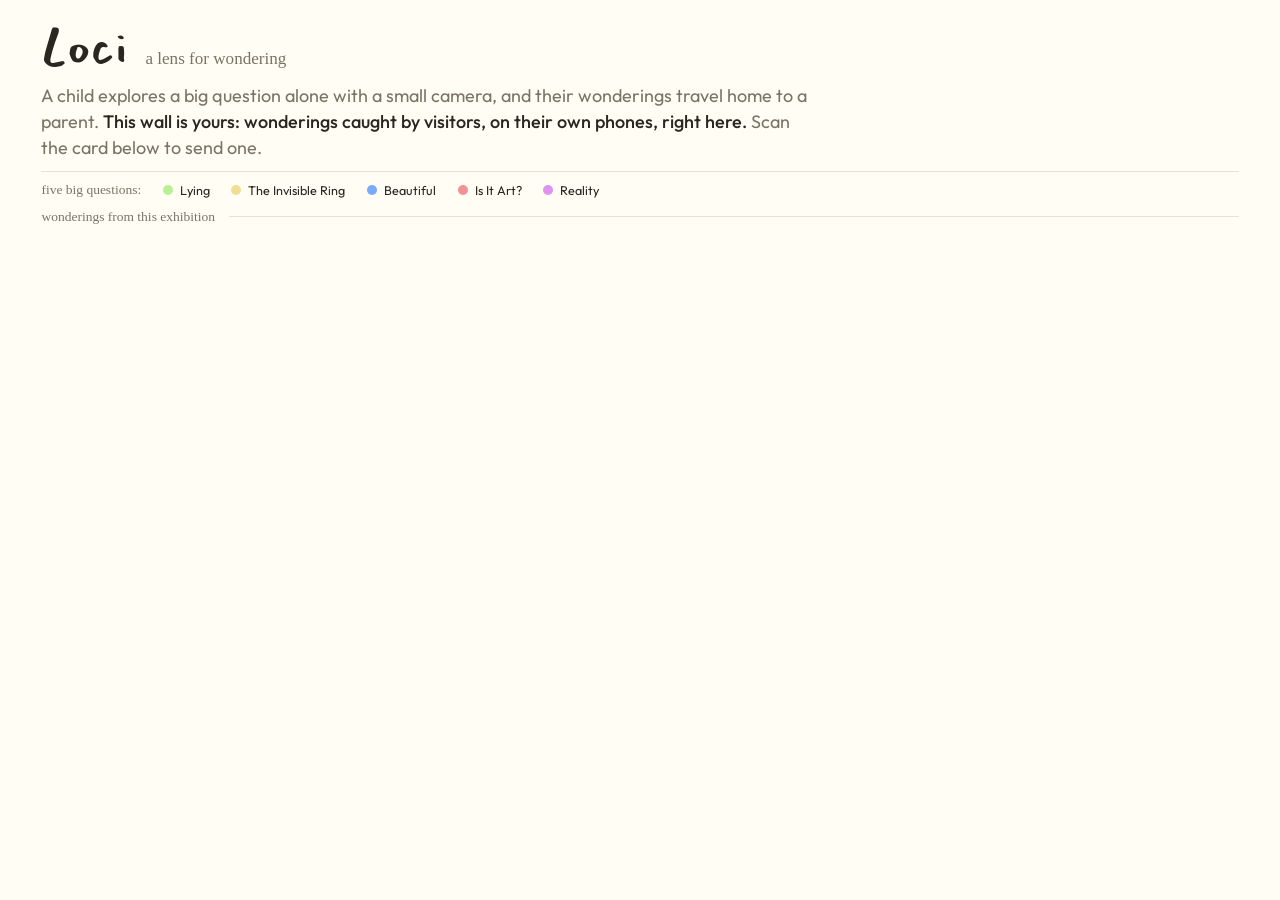
==== loci-exhibit-scroll.html @ 3683cc22 "update exhibit2" ====
<!DOCTYPE html>
<html lang="en">
<head>
<meta charset="UTF-8">
<meta name="viewport" content="width=device-width, initial-scale=1.0, user-scalable=no">
<title>Loci - the visitors' wall (exhibit 2)</title>
<link rel="preconnect" href="https://fonts.googleapis.com">
<link rel="preconnect" href="https://fonts.gstatic.com" crossorigin>
<link href="https://fonts.googleapis.com/css2?family=Mansalva&family=Coming+Soon&family=Outfit:wght@300;400;500;600&display=swap" rel="stylesheet">
<style>
/* ==========================================================================
   LOCI - EXHIBIT 2  ·  "THE VISITORS' WALL"
   --------------------------------------------------------------------------
   Same construct mechanism as the V2 exhibit page - but the wall is made of
   wonderings VISITORS catch on their own phones (/wonder, via the QR card).
   The wall scrolls endlessly (looping when the feed runs out, with the QR
   card woven back in); new wonderings arrive live and land at the top; any
   card can be tapped to re-reveal it and try constructing questions for it.
   ========================================================================== */
:root{
  --cream:#FFFDF4;--card:#FFFEFB;--ink:#2A2620;--soft:#7A7466;--line:#E9E3D2;
  --blue:#4A7FB5;--blue-soft:#DCE8F3;--coral:#E8806B;--amber:#F3B13C;
}
*{box-sizing:border-box;margin:0;padding:0;-webkit-tap-highlight-color:transparent}
html,body{height:100%}
body{
  font-family:'Outfit',sans-serif;background:var(--cream);color:var(--ink);
  overflow:hidden;overscroll-behavior:none;touch-action:manipulation;
  user-select:none;-webkit-user-select:none;-webkit-font-smoothing:antialiased;
}
input{user-select:text;-webkit-user-select:text}
#stage{position:relative;width:100vw;height:100vh;overflow:hidden}
button{font-family:'Outfit',sans-serif;cursor:pointer;border:none}

/* ================= ATTRACT ================= */
.attract{position:absolute;inset:0;display:grid;grid-template-rows:auto auto 1fr;
  padding:2.6vmin 4.6vmin 2vmin;transition:opacity .8s ease,filter .8s ease}
.masthead{display:flex;align-items:baseline;gap:2vmin;flex-wrap:wrap}
.wordmark{font-family:'Mansalva',cursive;font-size:clamp(32px,5.6vmin,66px);line-height:1}
.tagline{font-family:'Coming Soon',cursive;color:var(--soft);font-size:clamp(14px,1.9vmin,23px)}
.pitch{margin-top:1vmin;max-width:64ch;font-size:clamp(15px,2vmin,22px);line-height:1.45;color:var(--soft)}
.pitch b{color:var(--ink);font-weight:500}
.legendrow{display:flex;flex-wrap:wrap;gap:1vmin 2.4vmin;align-items:center;
  margin-top:1.1vmin;padding-top:1.1vmin;border-top:1px solid var(--line)}
.legendrow .lead{font-family:'Coming Soon',cursive;color:var(--soft);font-size:clamp(12px,1.5vmin,16px)}
.key-dot{display:inline-flex;align-items:center;gap:7px;font-size:clamp(11px,1.4vmin,15px)}
.key-dot i{width:10px;height:10px;border-radius:50%;flex:none}
.arrive-cta{
  margin-left:auto;background:var(--amber);color:var(--ink);font-weight:600;
  font-size:clamp(13px,1.7vmin,17px);padding:10px 20px;border-radius:999px;
  animation:beckon 2.6s ease-in-out infinite;box-shadow:0 8px 22px -10px var(--amber);
}
@keyframes beckon{0%,100%{transform:translateY(0)}50%{transform:translateY(-4px)}}
.wall-label{display:flex;align-items:center;gap:14px;margin:1.2vmin 0 .9vmin}
.wall-label span{font-family:'Coming Soon',cursive;color:var(--soft);font-size:clamp(12px,1.5vmin,17px);white-space:nowrap}
.wall-label::after{content:"";flex:1;height:1px;background:var(--line)}
/* the wall scrolls; cards are uniform, photo-led */
.wallwrap{min-height:0;overflow-y:auto;-webkit-overflow-scrolling:touch;
  overscroll-behavior:contain;padding:.3vmin .3vmin 2vmin}
.wall{display:grid;grid-template-columns:repeat(3,1fr);gap:1.9vmin}
.cardw{background:var(--card);border:1px solid var(--line);border-top:4px solid var(--tc,#bbb);
  border-radius:18px;overflow:hidden;display:flex;flex-direction:column;cursor:pointer;
  animation:breathe 7s ease-in-out infinite}
@keyframes breathe{0%,100%{transform:translateY(0)}50%{transform:translateY(-4px)}}
.cardw .photo{aspect-ratio:4/3;position:relative;display:flex;align-items:flex-end;padding:10px;
  background:var(--pbg);background-size:cover;background-position:center}
.chip{font-family:'Coming Soon',cursive;font-size:13px;color:var(--ink);background:var(--tc,#999);
  padding:4px 12px;border-radius:999px;box-shadow:0 2px 8px -2px rgba(0,0,0,.25);position:relative;z-index:1}
.cardw .body{padding:10px 14px 13px}
.cardw .prompt{font-size:clamp(12.5px,1.6vmin,15px);color:var(--soft);line-height:1.35;margin-bottom:6px}
.cardw .resp{font-family:'Coming Soon',cursive;font-size:clamp(14px,1.9vmin,18px);line-height:1.4}
/* placeholder when a capture has no photoUrl: sketch + handwritten label */
.ph-note{pointer-events:none;text-align:center;
  font-family:'Coming Soon',cursive;color:#fff;text-shadow:0 1px 8px rgba(0,0,0,.35)}
.ph-note svg{opacity:.85}
/* wall card: label shares the chip's bottom row - chip left, label right */
.photo .ph-note{flex:1;min-width:0;padding:0 2px 5px 10px;text-align:right;
  font-size:clamp(12.5px,1.7vmin,16px);white-space:nowrap;overflow:hidden;text-overflow:ellipsis}
.photo .ph-note svg{display:none}
/* reveal: centred sketch + label */
.reveal-photo .ph-note{position:absolute;inset:0;display:flex;flex-direction:column;
  align-items:center;justify-content:center;gap:7px;padding:8% 12%;font-size:clamp(17px,2.5vmin,27px)}
.reveal-photo .ph-note svg{width:44px;height:44px}
.cardw.fresh{animation:landin .7s cubic-bezier(.2,.8,.2,1) both,glowring 2.4s ease-out .5s both,breathe 7s ease-in-out 3s infinite}
@keyframes landin{from{opacity:0;transform:scale(.88) translateY(22px)}to{opacity:1;transform:none}}
@keyframes glowring{0%{box-shadow:0 0 0 0 var(--tcglow)}100%{box-shadow:0 0 0 22px rgba(0,0,0,0)}}
.cardw.homeglow{animation:glowring 2.2s ease-out both,breathe 7s ease-in-out infinite}
/* the open sixth slot (sixthSlot:"yours") */
.cardw.open-slot{border:1.5px dashed #D8D2C0;background:none;box-shadow:none;
  align-items:center;justify-content:center;gap:8px;padding:14px;text-align:center}
.open-slot .dots{display:flex;gap:6px}
.open-slot .dots i{width:9px;height:9px;border-radius:50%}
.open-slot .t1{font-family:'Mansalva',cursive;font-size:clamp(16px,2.4vmin,24px);line-height:1.2}
.open-slot .t2{font-family:'Coming Soon',cursive;color:var(--soft);font-size:clamp(12px,1.6vmin,15px)}
.open-slot .qr{width:clamp(56px,11vmin,110px);height:auto;border-radius:6px}
/* the no-slot alternative (sixthSlot:"centered"): five cards, self-balancing rows */
.wall.centered{display:flex;flex-wrap:wrap;justify-content:center}
.wall.centered .cardw{flex:0 1 230px}

/* ================= ARRIVAL ================= */
.reveal{position:absolute;inset:0;background:var(--rvbg,var(--cream));
  display:grid;grid-template-columns:1.1fr 1fr;align-items:center;gap:5vmin;padding:6vmin;
  opacity:0;pointer-events:none;transition:opacity .55s ease,background .55s ease}
.reveal.on{opacity:1;pointer-events:auto}
.reveal-eyebrow{position:absolute;top:4.4vmin;left:6vmin;font-family:'Coming Soon',cursive;
  color:var(--tcdeep,#a76b1c);font-size:clamp(13px,1.7vmin,19px);display:flex;align-items:center;gap:10px}
.reveal-eyebrow .pulse{width:11px;height:11px;border-radius:50%;background:var(--tc,#f3b13c);animation:pulse 1.6s infinite}
@keyframes pulse{0%{box-shadow:0 0 0 0 var(--tcglow,rgba(243,177,60,.55))}70%{box-shadow:0 0 0 16px rgba(0,0,0,0)}100%{box-shadow:0 0 0 0 rgba(0,0,0,0)}}
.reveal-photo{position:relative;border-radius:24px;overflow:hidden;aspect-ratio:4/3;
  box-shadow:0 24px 60px -18px var(--tcshadow,rgba(90,70,30,.35));
  display:flex;align-items:flex-end;padding:16px;background:var(--pbg);
  background-size:cover;background-position:center;transform:scale(.96);opacity:0}
.reveal.on .reveal-photo{animation:photoIn .8s .15s cubic-bezier(.2,.8,.2,1) both}
@keyframes photoIn{to{transform:scale(1);opacity:1}}
.reveal-side{transform:translateY(14px);opacity:0}
.reveal.on .reveal-side{animation:sideIn .7s .35s cubic-bezier(.2,.8,.2,1) both}
@keyframes sideIn{to{transform:none;opacity:1}}
.reveal-plabel{font-family:'Coming Soon',cursive;color:var(--tcdeep,var(--soft));font-size:clamp(14px,1.8vmin,19px);margin-bottom:8px}
.reveal-prompt{font-size:clamp(22px,3.2vmin,38px);line-height:1.25;font-weight:500;margin-bottom:2.6vmin}
.saidbox{font-family:'Coming Soon',cursive;font-size:clamp(17px,2.3vmin,26px);line-height:1.45;
  border-left:3px solid var(--tc,var(--blue));padding-left:15px}
.reveal-foot{position:absolute;bottom:3.8vmin;left:6vmin;right:6vmin;text-align:center;
  font-size:clamp(13px,1.7vmin,18px);color:var(--soft)}
.invite{margin-top:3.2vmin;background:var(--card);border:1.5px dashed var(--tc,#999);
  border-radius:16px;padding:16px 18px;opacity:0}
.reveal.on .invite{animation:sideIn .6s 1.6s ease forwards}
.invite p{font-size:clamp(15px,2.1vmin,21px);color:var(--soft);margin-bottom:12px}
.invite p b{color:var(--ink);font-weight:500}
.invite .row{display:flex;gap:10px;flex-wrap:wrap}
.btn-go{background:var(--tc,#999);color:var(--ink);font-weight:600;padding:13px 24px;border-radius:999px;font-size:clamp(15px,2.1vmin,20px)}
.btn-pass{background:none;border:1.5px solid var(--line);color:var(--soft);padding:13px 22px;border-radius:999px;font-size:clamp(15px,2.1vmin,20px)}

/* ================= DISCUSS (construct) ================= */
.discuss{position:absolute;top:3vmin;left:3vmin;right:3vmin;bottom:3vmin;background:var(--rvbg,var(--cream));
  border-radius:26px;box-shadow:0 30px 70px -26px rgba(40,30,10,.3);
  display:flex;flex-direction:column;padding:3.2vmin 4.6vmin 2.6vmin;
  opacity:0;pointer-events:none;transition:opacity .5s ease}
.discuss.on{opacity:1;pointer-events:auto}
.discuss-inner{width:100%;max-width:760px;margin:0 auto;height:100%;min-height:0;
  display:flex;flex-direction:column}
.close-x{position:absolute;top:1.6vmin;right:1.8vmin;width:54px;height:54px;border-radius:50%;
  background:var(--card);border:1px solid var(--line);color:var(--soft);
  display:flex;align-items:center;justify-content:center;font-size:23px;line-height:1;z-index:5}
.close-x:active{transform:scale(.94)}
.d-head{display:flex;gap:2vmin;align-items:center;margin-bottom:1.8vmin;
  background:var(--card);border:1px solid var(--line);border-left:5px solid var(--tc,#999);
  border-radius:16px;padding:1.4vmin 1.8vmin}
.d-head .ph{width:clamp(72px,12vmin,120px);aspect-ratio:1;border-radius:12px;flex:none;
  background:var(--pbg);background-size:cover;background-position:center}
.d-head .said{font-family:'Coming Soon',cursive;font-size:clamp(16px,2.3vmin,24px);line-height:1.4}
/* your questions for this wondering */
.qlist-label{font-family:'Coming Soon',cursive;color:var(--soft);font-size:clamp(14px,1.9vmin,19px);margin-bottom:.7vmin}
.qlist{flex:1;min-height:0;overflow-y:auto;display:flex;flex-direction:column;gap:1.1vmin;
  padding:.3vmin .3vmin 1.4vmin;-webkit-overflow-scrolling:touch}
@keyframes pop{to{opacity:1;transform:none}}
.qcard{background:var(--card);border:1px solid var(--line);border-left:4px solid var(--tc,#999);
  border-radius:14px;padding:14px 17px;opacity:0;transform:translateY(10px);animation:pop .4s ease forwards}
.qcard .qtext{font-family:'Coming Soon',cursive;font-size:clamp(17px,2.4vmin,24px);line-height:1.45}
.qcard.dim{border-left-color:var(--line)}
.qcard.dim .qtext{opacity:.6;font-family:'Outfit',sans-serif}
.qcard .qnote{margin-top:6px;color:var(--soft);font-size:clamp(14px,1.9vmin,18px);font-style:italic}

/* the composer - the generation moment */
.composer{padding-top:1.4vmin;border-top:1px solid var(--line)}
.composer .ask{font-family:'Coming Soon',cursive;color:var(--soft);font-size:clamp(15px,2.1vmin,20px)}
.c-row{display:flex;gap:12px;margin-top:1vmin}
#qInput{
  flex:1;font-family:'Outfit',sans-serif;font-size:clamp(18px,2.6vmin,24px);color:var(--ink);
  background:var(--card);border:1.5px solid var(--line);border-radius:16px;padding:16px 18px;outline:none;
}
#qInput:focus{border-color:var(--tc,#999)}
.send{background:var(--tc,#999);color:var(--ink);font-weight:600;padding:0 28px;border-radius:16px;
  font-size:clamp(16px,2.3vmin,22px)}
.stuck{
  margin-top:1vmin;background:none;border:none;color:var(--tcdeep,#888);
  font-family:'Coming Soon',cursive;font-size:clamp(15px,2.1vmin,19px);
  text-decoration:underline dotted;padding:6px 2px;
}
.coach{margin-top:1vmin;display:none}
.coach.on{display:block;animation:pop .4s ease both}
.coach .tactic{
  background:var(--card);border:1.5px dashed var(--tc,#999);border-radius:14px;
  padding:14px 17px;font-size:clamp(15px,2.1vmin,19px);color:var(--soft);line-height:1.5;
}
.coach .tactic b{color:var(--ink);font-weight:500}
.coach .chips{display:flex;flex-wrap:wrap;gap:10px;margin-top:.9vmin}
.coach .chipbtn{
  background:var(--card);border:1.5px solid var(--tc,#999);color:var(--ink);
  border-radius:999px;padding:12px 18px;font-size:clamp(15px,2.1vmin,19px);
  transition:transform .12s ease;
}
.coach .chipbtn:active{transform:scale(.96)}
.landing{margin-top:.4vmin;display:flex;align-items:center;gap:12px;flex-wrap:wrap}
.landing .ask{font-family:'Coming Soon',cursive;color:var(--soft);font-size:clamp(15px,2.1vmin,19px)}
.btn-sum{background:var(--tc,#999);color:var(--ink);font-weight:600;padding:13px 24px;border-radius:999px;
  font-size:clamp(15px,2.1vmin,20px);animation:beckon 2.4s ease-in-out infinite}
.sumkey{font-family:'Coming Soon',cursive;font-size:clamp(16px,2.3vmin,22px);background:var(--card);
  border:1.5px dashed var(--tc,#999);border-radius:14px;padding:13px 18px}
.keycard.yours{background:var(--tctint,var(--card))}


/* ================= KEYS ================= */
.keysScreen{position:absolute;top:3vmin;left:3vmin;right:3vmin;bottom:3vmin;background:var(--rvbg,var(--cream));
  border-radius:26px;box-shadow:0 30px 70px -26px rgba(40,30,10,.3);
  display:flex;flex-direction:column;padding:3vmin 4.5vmin;overflow-y:auto;-webkit-overflow-scrolling:touch;
  opacity:0;pointer-events:none;transition:opacity .5s ease}
.keysScreen.on{opacity:1;pointer-events:auto}
/* margin:auto centres the block when it fits, scrolls when it doesn't */
.keysScreen-inner{width:100%;max-width:980px;margin:auto;display:flex;flex-direction:column}
.eyebrow{font-family:'Coming Soon',cursive;color:var(--tcdeep,#a76b1c);font-size:clamp(15px,2vmin,20px);margin-bottom:1vmin}
.big{font-family:'Mansalva',cursive;font-size:clamp(30px,5.4vmin,54px);line-height:1.1}
.sub{color:var(--soft);font-size:clamp(15px,2.1vmin,21px);line-height:1.45;margin-top:.8vmin;max-width:72ch}
.keys{display:grid;grid-template-columns:repeat(auto-fit,minmax(180px,1fr));gap:1.4vmin;margin-top:1.8vmin}
.keycard{background:var(--card);border:1px solid var(--line);border-top:4px solid var(--tc,#999);
  border-radius:16px;padding:12px 14px;opacity:0;animation:pop .5s ease forwards}
.keycard:nth-child(2){animation-delay:.1s}.keycard:nth-child(3){animation-delay:.2s}
.keycard:nth-child(4){animation-delay:.3s}.keycard:nth-child(5){animation-delay:.4s}
.keycard .q{font-family:'Coming Soon',cursive;font-size:clamp(15px,2vmin,19px);margin-bottom:5px}
.keycard .why{color:var(--soft);font-size:clamp(13px,1.7vmin,16px);line-height:1.35}
.tactline{margin-top:1.4vmin;font-family:'Coming Soon',cursive;color:var(--soft);font-size:clamp(14px,1.9vmin,18px)}
.btn-done{margin-top:1.8vmin;align-self:flex-start;background:var(--tc,#999);color:var(--ink);font-weight:600;
  padding:14px 28px;border-radius:999px;font-size:clamp(15px,2.1vmin,20px)}
</style>
</head>
<body>
<div id="stage">
  <div class="attract" id="attract"></div>
  <div class="reveal" id="reveal"></div>
  <div class="discuss" id="discuss"></div>
  <div class="keysScreen" id="keysScreen"></div>
</div>

<script>
/* ==========================================================================
   DATA - all copy, colours, scripts. V2 exchange = response POOLS, not
   branches: the child answers by the FORM of whatever the parent types.
   ========================================================================== */
const DATA = {
  copy:{
    wordmark:"Loci", tagline:"a lens for wondering",
    pitch:"A child explores a big question alone with a small camera, and their wonderings travel home to a parent. <b>This wall is yours: wonderings caught by visitors, on their own phones, right here.</b> Scan the card below to send one.",
    legendLead:"five big questions:",
    wallLabel:"wonderings from this exhibition",
    arriveCta:"✳ watch one arrive",
    yoursTitle:"the next wondering is yours",
    yoursSub:"scan it — borrow the lens and send one to this wall",
    revealEyebrow:"a wondering arriving…",
    revisitEyebrow:"a wondering from the wall",
    revealPlabel:"the lens asked",
    revealFoot:"In the real Loci, a child's wonderings reach a parent's phone hours later. Here, yours reaches the wall in seconds.",
    inviteText:"Catching it was half the job. <b>The other half is the parent's: finding the questions that open it up.</b> Want to try?",
    inviteGo:"find the questions →", invitePass:"just watching",
    composerAsk:"What would you ask them? (in your own words)",
    composerAskNext:"And if that opened something up… what might you ask next?",
    qlistLabel:"your questions for this wondering",
    keysGo:"see the pocket keys →",
    inputPlaceholder:"type what you'd say…",
    send:"say it",
    stuck:["stuck? a little nudge","a bit more help?","or just borrow one…"],
    landingAsk:"Two keys made. And when the talk finally lands somewhere, there’s one more:",
    sumBtn:"“Can we sum this one up together?”",
  },

  /* the nudge ladder - level 1 tactics, level 2 starters, level 3 borrow */
  coach:{
    tactic:"Questions that hand the thinking back tend to <b>ask for a walk, not a verdict</b>. They start with <b>tell me… / what… / where… / walk me through…</b><br>Questions starting <b>is / can / do / would</b> can be answered in one word (and often are).",
    starters:["Tell me more about…","What would be the opposite of…","Does this remind you of…","Where else have you seen…","Walk me through…"],
  },

  config:{ holdBeforeInvite:4.5, autoArriveEvery:50, idleResetSeconds:120, inviteTimeoutSeconds:20,
           nudgeAfterSeconds:14, questionsBeforeLanding:2,
           pageSize:18 /* wonders fetched per scroll page */,
           driftSpeed:.4 /* ambient auto-scroll px/frame; 0 = off */,
           driftAfterSeconds:6 /* idle touch time before drift resumes */ },

  topics:{ /* real zine palette - single source of truth; slugs match the server */
    "Lying":{color:"#B7F193",slug:"lying"},
    "The Invisible Ring":{color:"#F1DD93",slug:"invisible-ring"},
    "Beautiful":{color:"#78ABFE",slug:"beauty"},
    "Is It Art?":{color:"#F19394",slug:"art"},
    "Reality":{color:"#DE93F1",slug:"real"},
  },

  captures:[
    {topic:"Is It Art?", prompt:"Walk me through why you think it counts.", response:"It’s art because someone wanted me to look at it differently.", photoLabel:"something put there on purpose"},
    {topic:"Reality", prompt:"Tell me about something real that you can’t touch.", response:"A song is real but it only exists while it’s happening.", photoLabel:"where the song was playing"},
    {topic:"The Invisible Ring", prompt:"Walk me through what you’d do if no one could see you.", response:"I’d be good anyway, but it would be harder to choose.", photoLabel:"the garden, with nobody watching"},
    {topic:"Lying", prompt:"Tell me about a time a small lie felt kind.", response:"Saying you like the present even if you don’t.", photoLabel:"the present, still wrapped"},
    {topic:"Beautiful", prompt:"Tell me what made you stop and look.", response:"It was beautiful because it was a little bit broken.", photoLabel:"the little broken thing"},
  ],

  session:[
    {topic:"Beautiful", prompt:"Tell me what made you stop and look.", said:"“I took this because it’s a bit broken… but I still really like looking at it.”", photoLabel:"a mug with a golden crack"},
    {topic:"Reality", prompt:"Show me something that’s only real sometimes.", said:"“A puddle! It’s completely real today and tomorrow it’s just… gone?”", photoLabel:"a puddle with sky in it"},
    {topic:"Lying", prompt:"Walk me through a lie that would be impossible to tell.", said:"“You can’t lie to a mirror. It already saw you.”", photoLabel:"their own reflection"},
    {topic:"Is It Art?", prompt:"Walk me through the moment something becomes art.", said:"“When you put it somewhere on purpose and then step back.”", photoLabel:"leaves arranged on a wall"},
    {topic:"The Invisible Ring", prompt:"Tell me who you’d visit if nobody could see you.", said:"“My gran, so I could hear what she says when I’m not there.”", photoLabel:"a front door"},
  ],

  /* V2 construct: no simulated child. borrow[] feeds nudge level 3. */
  exchanges:{
    "Beautiful":{borrow:["Tell me more about the crack…","What would be the opposite of this mug?"]},
    "Reality":{borrow:["Tell me where the puddle goes…","What else is only real sometimes?"]},
    "Lying":{borrow:["Tell me more about the mirror…","Who else would be impossible to lie to?"]},
    "Is It Art?":{borrow:["Tell me about the stepping back…","Does this remind you of anything at home?"]},
    "The Invisible Ring":{borrow:["Tell me more about gran’s secret voice…","What would the opposite of invisible be?"]},
  },

  /* notes when a question's FORM closes the door (no child speaks) */
  closedNote:"that one could be answered in one word",
  statementNote:"whose idea is it now?",
  retryHint:"the wondering’s still there. Try asking for a walk, not a verdict",

  keysEnd:{
    eyebrow:"that’s the whole job",
    title:"You didn’t need the answer.",
    sub:"The first ones are yours, made a moment ago. Every wondering the lens sends home is waiting for questions like them. The rest, if you ever want one in your pocket:",
    yoursWhy:"yours, made just now.",
    keys:[
      {q:"“Tell me more…”", why:"the smallest key: it opens almost anything."},
      {q:"“Does this remind you of something else?”", why:"lets one wondering borrow from the rest of their world."},
      {q:"“Are there things that are different to this?”", why:"an edge helps a shape appear."},
      {q:"“What would be the opposite?”", why:"flipping a thought shows what it’s made of."},
      {q:"“Can we sum it up together?”", why:"summarise, don’t translate. The words should stay theirs."},
    ],
    tact:"None of these need a right answer. That’s rather the point.",
    done:"back to the wall →",
  },
};

/* ========================= colour derivation (pastel-tuned) ========================= */
const CREAM='#FFFDF4', BLACK='#2A2620';
function hexRGB(h){const n=parseInt(h.slice(1),16);return[n>>16,(n>>8)&255,n&255];}
function mix(a,b,t){const A=hexRGB(a),B=hexRGB(b);
  return '#'+A.map((v,i)=>Math.round(v+(B[i]-v)*t).toString(16).padStart(2,'0')).join('');}
function palette(topic){
  const base=(DATA.topics[topic]||{color:'#999999'}).color;
  return{base,deep:mix(base,BLACK,.55),tint:mix(base,CREAM,.55),tint2:mix(base,CREAM,.18),
    bubtint:mix(base,CREAM,.62),photoA:mix(base,CREAM,.1),photoB:mix(base,BLACK,.32),
    glow:base+'B3',shadow:base+'73'};
}
function photoBG(c,p){return c.photoUrl?`url(${c.photoUrl})`:`linear-gradient(135deg,${p.photoA} 0%,${p.photoB} 100%)`;}
/* no photoUrl yet → sketch of a lens + the child's handwritten photo label */
const CAM_SVG=`<svg viewBox="0 0 24 24" width="30" height="30" fill="none" stroke="currentColor" stroke-width="1.5" stroke-linecap="round" stroke-linejoin="round"><rect x="3" y="7" width="18" height="13" rx="3"/><circle cx="12" cy="13.5" r="4"/><path d="M9 7l1.2-2.4h3.6L15 7"/></svg>`;
function photoNote(c){
  if(c.photoUrl||!c.photoLabel)return'';
  return `<span class="ph-note">${CAM_SVG}${c.photoLabel}</span>`;
}
const $=id=>document.getElementById(id);
function wc(s){return s.split(/\s+/).filter(Boolean).length;}
const DEVICE=(location.pathname.match(/\/exhibit\/([^\/]+)/)||[])[1]||'demo';
const SLUG2TOPIC=Object.fromEntries(Object.entries(DATA.topics).map(([n,t])=>[t.slug,n]));

/* ========================= THE CLASSIFIER =========================
   The project's own finding, mechanised:
   tell/what/where/how/why/walk/show/describe → structurally demands
   construction → 'open'. is/are/do/does/did/can/could/will/would →
   allows a one-word exit → 'closed'. No question at all → 'statement'.
   Judges FORM only - a known, honest limit of this prototype.        */
function classify(q){
  const t=q.trim().toLowerCase().replace(/^["'“”]+/,'');
  if(!t)return null;
  const hasQ=/\?/.test(t);
  const open=/^(tell|what|how|where|why|when|which|who|walk|show|describe|imagine|say|talk|help me)/;
  const closed=/^(is|are|am|do|does|did|can|can't|could|couldn't|will|won't|would|wouldn't|have|has|had|was|were|isn't|don't|doesn't|aren't|shall|should)/;
  if(open.test(t))return 'open';
  if(closed.test(t))return 'closed';
  if(!hasQ)return 'statement';
  return 'open';  // unrecognised but question-shaped: benefit of the doubt
}

/* ========================= the wall (visitor wonderings) =========================
   Items come from /api/wonders (newest first). ONE tile per wondering, ever:
   older pages load as you near the bottom, new ones land at the top after
   their arrival reveal. A gentle drift auto-scrolls when nobody is touching
   and eases back to the top when it reaches the end. Tap a tile to open the
   question-construction interaction for it. */
const C=DATA.copy;
const REPLAY=/[?&]replay=1/.test(location.search);
let wallItems=[];               // newest first
const itemById={};
let oldestLoaded=null,serverHasMore=false,loadingMore=false,landPending=null;

function normWonder(w){
  return {id:w.id, topic:SLUG2TOPIC[w.topic]||"Reality", prompt:w.prompt||"…",
          response:w.response||"", photoUrl:w.photoUrl, created:w.created_at};
}
/* wall never empty: before the first visitor sends one, the demo captures hold it */
function demoItems(){
  return DATA.captures.map((c,i)=>({id:'demo-'+i, topic:c.topic, prompt:c.prompt,
          response:c.response, photoLabel:c.photoLabel}));
}
function registerItems(list){list.forEach(it=>{itemById[it.id]=it;});}
function cardHTML(it,fresh){
  const p=palette(it.topic);
  return `<div class="cardw${fresh?' fresh':''}" data-wid="${it.id}"
    style="--tc:${p.base};--tcglow:${p.glow};--pbg:${photoBG(it,p)}">
    <div class="photo"><span class="chip" style="background:${p.base}">${it.topic}</span>${photoNote(it)}</div>
    <div class="body"><div class="prompt">“${it.prompt}”</div><div class="resp">${it.response}</div></div></div>`;
}
function openSlotHTML(){
  return `<div class="cardw open-slot" style="animation:none">
    <div class="t1">${C.yoursTitle}</div>
    <img class="qr" src="/exhibit/qr.svg?device=${encodeURIComponent(DEVICE)}" alt=""
      onerror="this.remove()">
    <div class="t2">${C.yoursSub}</div></div>`;
}
function renderAttract(){
  $('attract').innerHTML=`
    <div><div class="masthead"><div class="wordmark">${C.wordmark}</div><div class="tagline">${C.tagline}</div></div>
    <div class="pitch">${C.pitch}</div></div>
    <div class="legendrow"><span class="lead">${C.legendLead}</span>
      ${Object.entries(DATA.topics).map(([n,t])=>`<span class="key-dot"><i style="background:${t.color}"></i>${n}</span>`).join('')}</div>
    <div style="min-height:0;display:grid;grid-template-rows:auto 1fr">
      <div class="wall-label"><span>${C.wallLabel}</span></div>
      <div class="wallwrap" id="wallwrap"><div class="wall" id="wall"></div></div></div>`;
  $('wallwrap').addEventListener('scroll',onWallScroll,{passive:true});
  setInterval(onWallScroll,1000);  /* belt & braces: never rely on scroll events alone */
  /* delegated tap - survives any re-render, no inline handlers */
  $('wall').addEventListener('click',e=>{
    const card=e.target.closest('.cardw');
    if(!card||card.classList.contains('open-slot'))return;
    tapCard(card.dataset.wid);
  });
}
renderAttract();

async function initWall(){
  let loaded=false;
  for(let attempt=0;attempt<3&&!loaded;attempt++){   /* first load must not lose the wall */
    try{
      const r=await fetch(`/api/wonders/${encodeURIComponent(DEVICE)}?order=desc&limit=${DATA.config.pageSize}`,{cache:'no-store'});
      if(r.ok){
        const list=(await r.json()).map(normWonder);
        loaded=true;
        if(list.length){
          wallItems=list;
          serverHasMore=list.length===DATA.config.pageSize;
          oldestLoaded=list[list.length-1].created;
          if(!REPLAY){list.forEach(w=>seenWonders.add(w.id));wondersPrimed=true;}
        }
      }
    }catch(e){/* retry below */}
    if(!loaded)await new Promise(res=>setTimeout(res,2500));
  }
  if(!wallItems.length) wallItems=demoItems();
  registerItems(wallItems);
  $('wall').innerHTML=openSlotHTML()+wallItems.map(it=>cardHTML(it)).join('');
}
initWall();

function onWallScroll(){
  const ww=$('wallwrap');
  if(serverHasMore&&ww.scrollTop+ww.clientHeight>ww.scrollHeight-320) loadMore();
}
async function loadMore(){
  if(loadingMore||!serverHasMore)return;loadingMore=true;
  try{
    const r=await fetch(`/api/wonders/${encodeURIComponent(DEVICE)}?order=desc&limit=${DATA.config.pageSize}&before=${oldestLoaded}`,{cache:'no-store'});
    if(r.ok){
      const list=(await r.json()).map(normWonder).filter(it=>!itemById[it.id]);
      serverHasMore=list.length===DATA.config.pageSize;
      if(list.length){
        oldestLoaded=list[list.length-1].created;
        list.forEach(w=>seenWonders.add(w.id));
        wallItems=wallItems.concat(list);registerItems(list);
        $('wall').insertAdjacentHTML('beforeend',list.map(it=>cardHTML(it)).join(''));
      }
    }
  }catch(e){/* try again next pass */}
  loadingMore=false;
}

/* gentle ambient drift when nobody is touching (?drift=N tunes it on-site) */
const driftParam=new URLSearchParams(location.search).get('drift');
if(driftParam!==null)DATA.config.driftSpeed=parseFloat(driftParam)||0;
let lastTouch=0,driftAcc=0,bottomAt=0;
['pointerdown','wheel','touchstart'].forEach(ev=>
  document.addEventListener(ev,()=>lastTouch=Date.now(),{passive:true}));
if(DATA.config.driftSpeed>0)(function drift(){
  const ww=$('wallwrap');
  if(ww&&!busy&&Date.now()-lastTouch>DATA.config.driftAfterSeconds*1000){
    const atEnd=ww.scrollTop+ww.clientHeight>=ww.scrollHeight-2;
    if(atEnd&&!serverHasMore){          /* end of the wall: pause, then ease home */
      if(!bottomAt)bottomAt=Date.now();
      else if(Date.now()-bottomAt>4000){
        bottomAt=0;lastTouch=Date.now();
        ww.scrollTo({top:0,behavior:'smooth'});
      }
    }else{
      bottomAt=0;
      driftAcc+=DATA.config.driftSpeed;
      if(driftAcc>=1){ww.scrollTop+=Math.floor(driftAcc);driftAcc-=Math.floor(driftAcc);}
    }
  }
  requestAnimationFrame(drift);
})();

/* ========================= arrival ========================= */
let current=null,busy=false,inviteTimer=null;
function setTopicVars(el,p){
  el.style.setProperty('--tc',p.base);el.style.setProperty('--tcdeep',p.deep);
  el.style.setProperty('--tcglow',p.glow);el.style.setProperty('--tcshadow',p.shadow);
  el.style.setProperty('--tctint',p.bubtint);
  el.style.setProperty('--rvbg',`radial-gradient(120% 120% at 50% 40%, ${p.tint} 0%, ${p.tint2} 100%)`);
}
function tapCard(id){
  if(busy)return;
  const it=itemById[id];
  if(!it)return;
  /* a tapped tile goes straight to the question-construction interaction */
  busy=true;
  current={...it,said:it.response?`“${it.response}”`:""};
  $('attract').style.opacity='.22';$('attract').style.filter='blur(3px)';
  startDiscuss();
}
function arriveItem(it,revisit){
  arrive({...it,said:it.response?`“${it.response}”`:""},revisit);
}
function arriveNext(){
  if(busy)return;
  if(wonderQueue.length){arriveWonder(wonderQueue.shift());return;}
  if(wallItems.length)arriveItem(wallItems[Math.floor(Math.random()*wallItems.length)],true);
}
function arrive(c,revisit){
  busy=true;current=c;
  clearTimeout(inviteTimer);
  const p=palette(c.topic);
  const rv=$('reveal');setTopicVars(rv,p);
  rv.innerHTML=`
    <div class="reveal-eyebrow"><span class="pulse"></span>${revisit?C.revisitEyebrow:C.revealEyebrow}</div>
    <div class="reveal-photo" style="--pbg:${photoBG(c,p)}">${photoNote(c)}<span class="chip" style="background:${p.base}">${c.topic}</span></div>
    <div class="reveal-side">
      <div class="reveal-plabel">${C.revealPlabel}</div>
      <div class="reveal-prompt">“${c.prompt}”</div>
      <div class="saidbox">${c.said}</div>
      <div class="invite" id="invite" style="display:none">
        <p>${C.inviteText}</p>
        <div class="row">
          <button class="btn-go" onclick="startDiscuss()">${C.inviteGo}</button>
          <button class="btn-pass" onclick="settle()">${C.invitePass}</button>
        </div></div></div>
    <div class="reveal-foot">${C.revealFoot}</div>`;
  $('attract').style.opacity='.22';$('attract').style.filter='blur(3px)';
  rv.classList.add('on');
  setTimeout(()=>{
    const inv=$('invite'); if(inv) inv.style.display='block';
    clearTimeout(inviteTimer);
    inviteTimer=setTimeout(()=>{ if($('reveal').classList.contains('on')) settle(); },
      DATA.config.inviteTimeoutSeconds*1000);
  }, DATA.config.holdBeforeInvite*1000);
}
function settle(){
  clearTimeout(inviteTimer);
  $('reveal').classList.remove('on');$('discuss').classList.remove('on');$('keysScreen').classList.remove('on');
  $('attract').style.opacity='1';$('attract').style.filter='none';
  if(landPending&&!document.querySelector(`.cardw[data-wid="${CSS.escape(landPending.id)}"]`)){
    /* a brand-new wondering lands as the freshest card, up top - exactly once */
    wallItems.unshift(landPending);itemById[landPending.id]=landPending;
    const wall=$('wall');
    wall.children[0].insertAdjacentHTML('afterend',cardHTML(landPending,true));
    $('wallwrap').scrollTo({top:0,behavior:'smooth'});
    landPending=null;
  }else if(current&&current.id){ /* a revisited one glows in place */
    landPending=null;
    const tile=document.querySelector(`.cardw[data-wid="${CSS.escape(current.id)}"]`);
    if(tile){
      tile.classList.remove('homeglow');void tile.offsetWidth;
      tile.classList.add('homeglow');
      setTimeout(()=>tile.classList.remove('homeglow'),2600);
    }
  }
  current=null;
  setTimeout(()=>busy=false,700);
}

/* ========================= discuss - construct ========================= */
/* No child is simulated. Feedback is about the QUESTION'S FORM only:
   open-shaped questions join the visitor's key set; closed-shaped ones
   stay visible but dimmed, with a note and another go. */
let accepted=0,userQuestions=[],nudgeLevel=0,nudgeTimer=null;

function startDiscuss(){
  clearTimeout(inviteTimer);
  const c=current,p=palette(c.topic);
  accepted=0;userQuestions=[];nudgeLevel=0;
  const d=$('discuss');setTopicVars(d,p);
  d.innerHTML=`
    <button class="close-x" onclick="settle()" aria-label="back to the wall">✕</button>
    <div class="discuss-inner">
    <div class="d-head">
      <div class="ph" style="--pbg:${photoBG(c,p)}"></div>
      <div><span class="chip" style="background:${p.base}">${c.topic}</span>
        <div class="said" style="margin-top:6px">${c.said}</div></div></div>
    <div class="qlist-label">${C.qlistLabel}</div>
    <div class="qlist" id="qlist"></div>
    <div class="composer" id="composer">
      <span class="ask" id="composerAsk">${C.composerAsk}</span>
      <div class="c-row">
        <input id="qInput" placeholder="${C.inputPlaceholder}" autocomplete="off" autocapitalize="sentences">
        <button class="send" onclick="submitQuestion()">${C.send}</button>
      </div>
      <button class="stuck" id="stuckBtn" onclick="nudge()">${C.stuck[0]}</button>
      <div class="coach" id="coach"></div>
    </div></div>`;
  $('reveal').classList.remove('on');d.classList.add('on');
  $('qInput').addEventListener('keydown',e=>{if(e.key==='Enter')submitQuestion();});
  armNudgeTimer();
}
function armNudgeTimer(){
  clearTimeout(nudgeTimer);
  nudgeTimer=setTimeout(()=>{ if(nudgeLevel===0 && !$('qInput').value.trim()) nudge(); },
    DATA.config.nudgeAfterSeconds*1000);
}
function nudge(){
  nudgeLevel=Math.min(nudgeLevel+1,3);
  console.log('[loci] nudge level reached:',nudgeLevel);   // observation aid
  const coach=$('coach'),btn=$('stuckBtn');
  coach.classList.add('on');
  if(nudgeLevel===1){
    coach.innerHTML=`<div class="tactic">${DATA.coach.tactic}</div>`;
    btn.textContent=C.stuck[1];
  }else if(nudgeLevel===2){
    coach.innerHTML=`<div class="tactic">${DATA.coach.tactic}</div>
      <div class="chips">${DATA.coach.starters.map(x=>
        `<button class="chipbtn" onclick="useStarter(this)">${x}</button>`).join('')}</div>`;
    btn.textContent=C.stuck[2];
  }else{
    const b=DATA.exchanges[current.topic].borrow;
    coach.innerHTML=`<div class="tactic">${DATA.coach.tactic}</div>
      <div class="chips">${DATA.coach.starters.map(x=>
        `<button class="chipbtn" onclick="useStarter(this)">${x}</button>`).join('')}</div>
      <div class="chips">${b.map(q=>
        `<button class="chipbtn" style="border-style:dashed" onclick="borrowQuestion(this)">“${q}”</button>`).join('')}</div>`;
    btn.style.display='none';
  }
}
function useStarter(el){
  const inp=$('qInput');
  inp.value=el.textContent.replace(/…$/,' ');
  inp.focus();
}
function borrowQuestion(el){
  $('qInput').value=el.textContent.replace(/[“”]/g,'');
  submitQuestion(true);
}
function addQ(text,dim,notes){
  const el=document.createElement('div');
  el.className='qcard'+(dim?' dim':'');
  el.innerHTML=`<div class="qtext">“${text}”</div>`+
    (notes||[]).map(n=>`<div class="qnote">${n}</div>`).join('');
  $('qlist').appendChild(el);$('qlist').scrollTop=$('qlist').scrollHeight;
}
function submitQuestion(borrowed){
  const inp=$('qInput'),raw=inp.value.trim();
  const kind=classify(raw);
  if(!kind)return;
  console.log('[loci] question:',JSON.stringify(raw),'→',kind,borrowed?'(borrowed)':'');
  inp.value='';
  if(kind==='open'){
    addQ(raw,false);
    userQuestions.push(raw);
    accepted++;
    if(accepted>=DATA.config.questionsBeforeLanding){inp.blur();setTimeout(showLanding,700);}
    else{$('composerAsk').textContent=C.composerAskNext;inp.focus();armNudgeTimer();}
  }else{
    const note=(kind==='closed')?DATA.closedNote:DATA.statementNote;
    addQ(raw,true,[note,DATA.retryHint]);
    if(nudgeLevel===0)nudge();
    inp.focus();
  }
}
function showLanding(){
  $('composer').innerHTML=`<div class="landing">
    <span class="ask">${C.landingAsk}</span>
    <div class="sumkey">${C.sumBtn}</div>
    <button class="btn-sum" onclick="showKeys()">${C.keysGo}</button></div>`;
}
function showKeys(){
  const E=DATA.keysEnd,p=palette(current.topic);
  const k=$('keysScreen');setTopicVars(k,p);
  const yours=userQuestions.map(q=>`<div class="keycard yours"><div class="q">“${q}”</div><div class="why">${E.yoursWhy}</div></div>`).join('');
  k.innerHTML=`
    <button class="close-x" onclick="settle()" aria-label="back to the wall">✕</button>
    <div class="keysScreen-inner">
    <div class="eyebrow">${E.eyebrow}</div><div class="big">${E.title}</div><div class="sub">${E.sub}</div>
    <div class="keys">${yours}${E.keys.map(x=>`<div class="keycard"><div class="q">${x.q}</div><div class="why">${x.why}</div></div>`).join('')}</div>
    <div class="tactline">${E.tact}</div>
    <button class="btn-done" onclick="settle()">${E.done}</button></div>`;
  $('discuss').classList.remove('on');k.classList.add('on');
}

/* ========================= live visitor wonderings =========================
   The phone page (/wonder/<device>, reached by the QR in the sixth slot)
   POSTs to /api/wonders; we poll every 4s and reveal unseen ones, queued in
   order, never dropped. Polling failure = stay in attract, silently. */
const seenWonders=new Set();
let wonderQueue=[],wondersPrimed=false,lastPollOk=0;
async function pollWonders(){
  try{
    const r=await fetch(`/api/wonders/${encodeURIComponent(DEVICE)}`,{cache:'no-store'});
    if(!r.ok)return;
    const list=await r.json();
    lastPollOk=Date.now();
    if(!wondersPrimed){ /* first poll = baseline; don't replay history.
                           dev: ?replay=1 replays recent wonders instead */
      wondersPrimed=true;
      if(!/[?&]replay=1/.test(location.search)){list.forEach(w=>seenWonders.add(w.id));return;}
    }
    list.forEach(w=>{if(!seenWonders.has(w.id)){seenWonders.add(w.id);wonderQueue.push(w);}});
  }catch(e){/* show wi-fi being show wi-fi - attract state persists */}
}
function arriveWonder(w){
  const it=normWonder(w);
  if(!itemById[it.id])landPending=it;   /* settle() lands it at the top */
  arriveItem(it,false);
}
setInterval(pollWonders,4000);pollWonders();
setInterval(()=>{ if(!busy&&wonderQueue.length) arriveNext(); },1500);
/* watchdog: if polling once worked but has been dead >5min, reload */
setInterval(()=>{ if(lastPollOk&&Date.now()-lastPollOk>300000) location.reload(); },60000);
/* self-heal: busy must never stay true with every overlay closed */
setInterval(()=>{
  if(busy&&!$('reveal').classList.contains('on')&&!$('discuss').classList.contains('on')&&!$('keysScreen').classList.contains('on'))
    busy=false;
},8000);

/* ========================= exhibition housekeeping ========================= */
setInterval(()=>{ if(!busy) arriveNext(); }, DATA.config.autoArriveEvery*1000);
let idleT;
function armIdle(){clearTimeout(idleT);
  idleT=setTimeout(()=>{
    if($('discuss').classList.contains('on')||$('keysScreen').classList.contains('on')||$('reveal').classList.contains('on')) settle();
    const ww=$('wallwrap'); if(ww)ww.scrollTo({top:0,behavior:'smooth'});
  },
  DATA.config.idleResetSeconds*1000);}
['pointerdown','keydown'].forEach(ev=>document.addEventListener(ev,armIdle));armIdle();
document.addEventListener('contextmenu',e=>e.preventDefault());
async function lockScreen(){try{await navigator.wakeLock.request('screen');}catch(e){}}
lockScreen();
document.addEventListener('visibilitychange',()=>document.visibilityState==='visible'&&lockScreen());
</script>
</body>
</html>
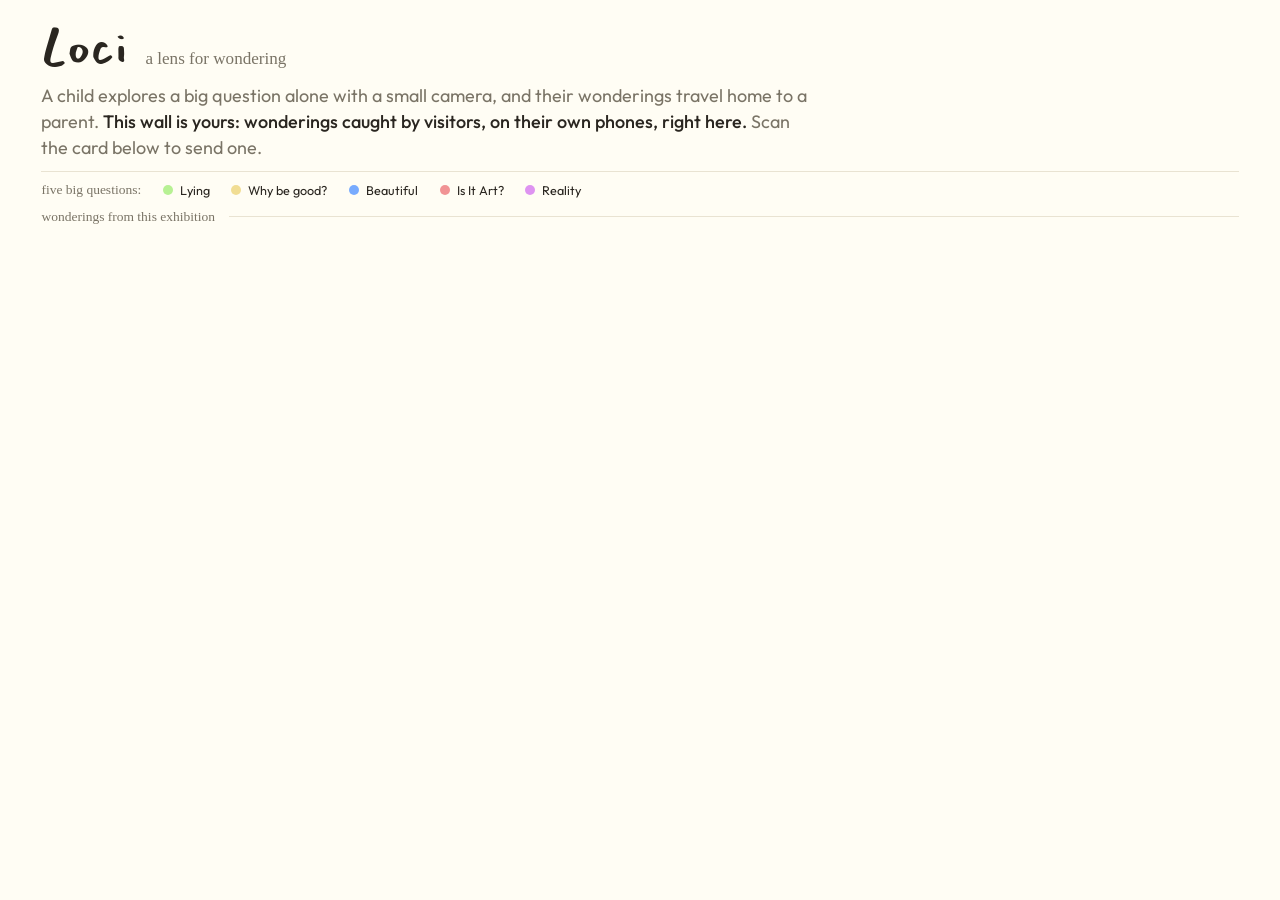
==== commit fa6900c4: "rename topic to "Why be good?" and add exhibit2 wall reset admin - display name "The Invisible Ring"" ====
--- a/loci-exhibit-scroll.html
+++ b/loci-exhibit-scroll.html
@@ -4,6 +4,10 @@
 <meta charset="UTF-8">
 <meta name="viewport" content="width=device-width, initial-scale=1.0, user-scalable=no">
 <title>Loci - the visitors' wall (exhibit 2)</title>
+<link rel="manifest" href="/exhibit2/manifest.webmanifest">
+<meta name="theme-color" content="#FFFDF4">
+<meta name="mobile-web-app-capable" content="yes">
+<link rel="icon" href="/static/icon-192.png">
 <link rel="preconnect" href="https://fonts.googleapis.com">
 <link rel="preconnect" href="https://fonts.gstatic.com" crossorigin>
 <link href="https://fonts.googleapis.com/css2?family=Mansalva&family=Coming+Soon&family=Outfit:wght@300;400;500;600&display=swap" rel="stylesheet">
@@ -60,7 +64,8 @@
 .wall{display:grid;grid-template-columns:repeat(3,1fr);gap:1.9vmin}
 .cardw{background:var(--card);border:1px solid var(--line);border-top:4px solid var(--tc,#bbb);
   border-radius:18px;overflow:hidden;display:flex;flex-direction:column;cursor:pointer;
-  animation:breathe 7s ease-in-out infinite}
+  animation:breathe 7s ease-in-out infinite;transition:opacity .12s ease}
+.cardw:active{opacity:.7}
 @keyframes breathe{0%,100%{transform:translateY(0)}50%{transform:translateY(-4px)}}
 .cardw .photo{aspect-ratio:4/3;position:relative;display:flex;align-items:flex-end;padding:10px;
   background:var(--pbg);background-size:cover;background-position:center}
@@ -267,7 +272,7 @@
     starters:["Tell me more about…","What would be the opposite of…","Does this remind you of…","Where else have you seen…","Walk me through…"],
   },
 
-  config:{ holdBeforeInvite:4.5, autoArriveEvery:50, idleResetSeconds:120, inviteTimeoutSeconds:20,
+  config:{ holdBeforeInvite:4.5, autoArriveEvery:180, idleResetSeconds:120, inviteTimeoutSeconds:40,
            nudgeAfterSeconds:14, questionsBeforeLanding:2,
            pageSize:18 /* wonders fetched per scroll page */,
            driftSpeed:.4 /* ambient auto-scroll px/frame; 0 = off */,
@@ -275,7 +280,7 @@
 
   topics:{ /* real zine palette - single source of truth; slugs match the server */
     "Lying":{color:"#B7F193",slug:"lying"},
-    "The Invisible Ring":{color:"#F1DD93",slug:"invisible-ring"},
+    "Why be good?":{color:"#F1DD93",slug:"invisible-ring"},
     "Beautiful":{color:"#78ABFE",slug:"beauty"},
     "Is It Art?":{color:"#F19394",slug:"art"},
     "Reality":{color:"#DE93F1",slug:"real"},
@@ -284,7 +289,7 @@
   captures:[
     {topic:"Is It Art?", prompt:"Walk me through why you think it counts.", response:"It’s art because someone wanted me to look at it differently.", photoLabel:"something put there on purpose"},
     {topic:"Reality", prompt:"Tell me about something real that you can’t touch.", response:"A song is real but it only exists while it’s happening.", photoLabel:"where the song was playing"},
-    {topic:"The Invisible Ring", prompt:"Walk me through what you’d do if no one could see you.", response:"I’d be good anyway, but it would be harder to choose.", photoLabel:"the garden, with nobody watching"},
+    {topic:"Why be good?", prompt:"Walk me through what you’d do if no one could see you.", response:"I’d be good anyway, but it would be harder to choose.", photoLabel:"the garden, with nobody watching"},
     {topic:"Lying", prompt:"Tell me about a time a small lie felt kind.", response:"Saying you like the present even if you don’t.", photoLabel:"the present, still wrapped"},
     {topic:"Beautiful", prompt:"Tell me what made you stop and look.", response:"It was beautiful because it was a little bit broken.", photoLabel:"the little broken thing"},
   ],
@@ -294,7 +299,7 @@
     {topic:"Reality", prompt:"Show me something that’s only real sometimes.", said:"“A puddle! It’s completely real today and tomorrow it’s just… gone?”", photoLabel:"a puddle with sky in it"},
     {topic:"Lying", prompt:"Walk me through a lie that would be impossible to tell.", said:"“You can’t lie to a mirror. It already saw you.”", photoLabel:"their own reflection"},
     {topic:"Is It Art?", prompt:"Walk me through the moment something becomes art.", said:"“When you put it somewhere on purpose and then step back.”", photoLabel:"leaves arranged on a wall"},
-    {topic:"The Invisible Ring", prompt:"Tell me who you’d visit if nobody could see you.", said:"“My gran, so I could hear what she says when I’m not there.”", photoLabel:"a front door"},
+    {topic:"Why be good?", prompt:"Tell me who you’d visit if nobody could see you.", said:"“My gran, so I could hear what she says when I’m not there.”", photoLabel:"a front door"},
   ],
 
   /* V2 construct: no simulated child. borrow[] feeds nudge level 3. */
@@ -303,7 +308,7 @@
     "Reality":{borrow:["Tell me where the puddle goes…","What else is only real sometimes?"]},
     "Lying":{borrow:["Tell me more about the mirror…","Who else would be impossible to lie to?"]},
     "Is It Art?":{borrow:["Tell me about the stepping back…","Does this remind you of anything at home?"]},
-    "The Invisible Ring":{borrow:["Tell me more about gran’s secret voice…","What would the opposite of invisible be?"]},
+    "Why be good?":{borrow:["Tell me more about gran’s secret voice…","What would the opposite of invisible be?"]},
   },
 
   /* notes when a question's FORM closes the door (no child speaks) */
@@ -348,7 +353,9 @@
 }
 const $=id=>document.getElementById(id);
 function wc(s){return s.split(/\s+/).filter(Boolean).length;}
-const DEVICE=(location.pathname.match(/\/exhibit\/([^\/]+)/)||[])[1]||'demo';
+const DEVICE=(location.pathname.match(/\/exhibit2\/([^\/]+)/)||[])[1]||'demo';
+/* overlay state - declared before anything that can run at load time */
+let current=null,busy=false,inviteTimer=null;
 const SLUG2TOPIC=Object.fromEntries(Object.entries(DATA.topics).map(([n,t])=>[t.slug,n]));
 
 /* ========================= THE CLASSIFIER =========================
@@ -379,7 +386,7 @@
 const REPLAY=/[?&]replay=1/.test(location.search);
 let wallItems=[];               // newest first
 const itemById={};
-let oldestLoaded=null,serverHasMore=false,loadingMore=false,landPending=null;
+let oldestLoaded=null,serverHasMore=false,loadingMore=false;
 
 function normWonder(w){
   return {id:w.id, topic:SLUG2TOPIC[w.topic]||"Reality", prompt:w.prompt||"…",
@@ -416,14 +423,18 @@
       <div class="wallwrap" id="wallwrap"><div class="wall" id="wall"></div></div></div>`;
   $('wallwrap').addEventListener('scroll',onWallScroll,{passive:true});
   setInterval(onWallScroll,1000);  /* belt & braces: never rely on scroll events alone */
-  /* delegated tap - survives any re-render, no inline handlers */
-  $('wall').addEventListener('click',e=>{
-    const card=e.target.closest('.cardw');
-    if(!card||card.classList.contains('open-slot'))return;
-    tapCard(card.dataset.wid);
-  });
 }
 renderAttract();
+
+/* delegated tap at document level - survives any re-render, works for both
+   mouse click and touch tap */
+document.addEventListener('click',e=>{
+  const card=e.target.closest('#wall .cardw');
+  if(!card||card.classList.contains('open-slot'))return;
+  tapCard(card.dataset.wid);
+});
+const BUILD='exhibit2-2026-07-09e';
+console.log('[loci]',BUILD);
 
 async function initWall(){
   let loaded=false;
@@ -477,7 +488,8 @@
 let lastTouch=0,driftAcc=0,bottomAt=0;
 ['pointerdown','wheel','touchstart'].forEach(ev=>
   document.addEventListener(ev,()=>lastTouch=Date.now(),{passive:true}));
-if(DATA.config.driftSpeed>0)(function drift(){
+/* first frame deferred: never touch page state during script evaluation */
+if(DATA.config.driftSpeed>0)requestAnimationFrame(function drift(){
   const ww=$('wallwrap');
   if(ww&&!busy&&Date.now()-lastTouch>DATA.config.driftAfterSeconds*1000){
     const atEnd=ww.scrollTop+ww.clientHeight>=ww.scrollHeight-2;
@@ -494,25 +506,34 @@
     }
   }
   requestAnimationFrame(drift);
-})();
+});
 
 /* ========================= arrival ========================= */
-let current=null,busy=false,inviteTimer=null;
 function setTopicVars(el,p){
   el.style.setProperty('--tc',p.base);el.style.setProperty('--tcdeep',p.deep);
   el.style.setProperty('--tcglow',p.glow);el.style.setProperty('--tcshadow',p.shadow);
   el.style.setProperty('--tctint',p.bubtint);
   el.style.setProperty('--rvbg',`radial-gradient(120% 120% at 50% 40%, ${p.tint} 0%, ${p.tint2} 100%)`);
 }
+/* straight to the question-construction interaction for an item */
+function openDiscussFor(it){
+  busy=true;
+  clearTimeout(inviteTimer);
+  current={...it,said:it.response?`“${it.response}”`:""};
+  $('attract').style.opacity='.22';$('attract').style.filter='blur(3px)';
+  startDiscuss();
+}
 function tapCard(id){
   if(busy)return;
   const it=itemById[id];
-  if(!it)return;
-  /* a tapped tile goes straight to the question-construction interaction */
-  busy=true;
-  current={...it,said:it.response?`“${it.response}”`:""};
-  $('attract').style.opacity='.22';$('attract').style.filter='blur(3px)';
-  startDiscuss();
+  if(it)openDiscussFor(it);
+}
+/* a freshly taken wondering: land its tile at the top NOW */
+function landItem(it){
+  if(itemById[it.id])return;
+  wallItems.unshift(it);itemById[it.id]=it;
+  $('wall').children[0].insertAdjacentHTML('afterend',cardHTML(it,true));
+  $('wallwrap').scrollTo({top:0,behavior:'smooth'});
 }
 function arriveItem(it,revisit){
   arrive({...it,said:it.response?`“${it.response}”`:""},revisit);
@@ -554,15 +575,7 @@
   clearTimeout(inviteTimer);
   $('reveal').classList.remove('on');$('discuss').classList.remove('on');$('keysScreen').classList.remove('on');
   $('attract').style.opacity='1';$('attract').style.filter='none';
-  if(landPending&&!document.querySelector(`.cardw[data-wid="${CSS.escape(landPending.id)}"]`)){
-    /* a brand-new wondering lands as the freshest card, up top - exactly once */
-    wallItems.unshift(landPending);itemById[landPending.id]=landPending;
-    const wall=$('wall');
-    wall.children[0].insertAdjacentHTML('afterend',cardHTML(landPending,true));
-    $('wallwrap').scrollTo({top:0,behavior:'smooth'});
-    landPending=null;
-  }else if(current&&current.id){ /* a revisited one glows in place */
-    landPending=null;
+  if(current&&current.id){ /* its tile glows in place as the overlay closes */
     const tile=document.querySelector(`.cardw[data-wid="${CSS.escape(current.id)}"]`);
     if(tile){
       tile.classList.remove('homeglow');void tile.offsetWidth;
@@ -711,8 +724,10 @@
   }catch(e){/* show wi-fi being show wi-fi - attract state persists */}
 }
 function arriveWonder(w){
+  /* a picture was just taken: tile lands on the wall immediately, then the
+     arrival reveal offers the choice - find the questions, or just watch */
   const it=normWonder(w);
-  if(!itemById[it.id])landPending=it;   /* settle() lands it at the top */
+  landItem(it);
   arriveItem(it,false);
 }
 setInterval(pollWonders,4000);pollWonders();
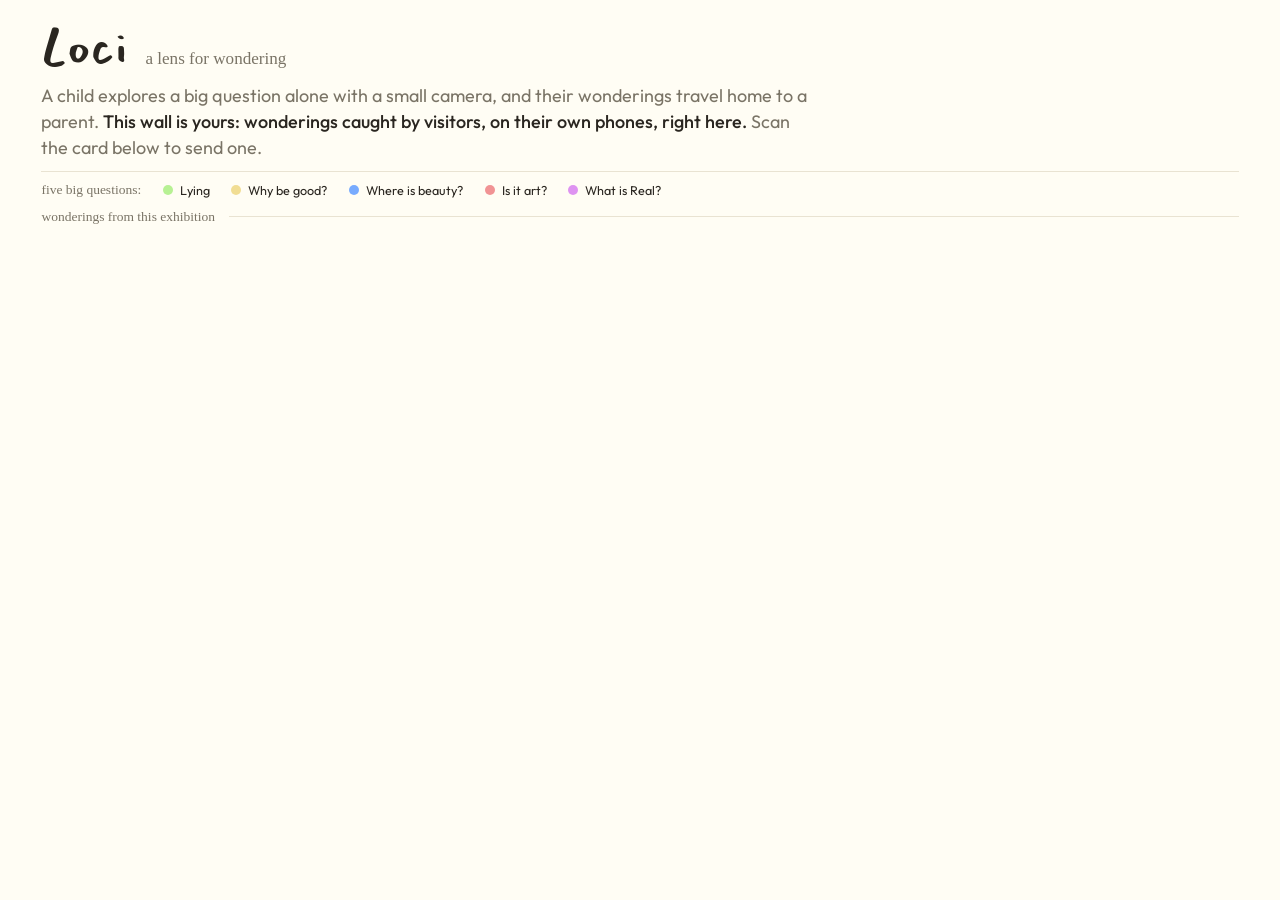
==== commit 5ee0b041: "rename on-screen topics to question form Beautiful -> "Where is beauty?", Reality -> "What is Real?"" ====
--- a/loci-exhibit-scroll.html
+++ b/loci-exhibit-scroll.html
@@ -281,33 +281,33 @@
   topics:{ /* real zine palette - single source of truth; slugs match the server */
     "Lying":{color:"#B7F193",slug:"lying"},
     "Why be good?":{color:"#F1DD93",slug:"invisible-ring"},
-    "Beautiful":{color:"#78ABFE",slug:"beauty"},
-    "Is It Art?":{color:"#F19394",slug:"art"},
-    "Reality":{color:"#DE93F1",slug:"real"},
+    "Where is beauty?":{color:"#78ABFE",slug:"beauty"},
+    "Is it art?":{color:"#F19394",slug:"art"},
+    "What is Real?":{color:"#DE93F1",slug:"real"},
   },
 
   captures:[
-    {topic:"Is It Art?", prompt:"Walk me through why you think it counts.", response:"It’s art because someone wanted me to look at it differently.", photoLabel:"something put there on purpose"},
-    {topic:"Reality", prompt:"Tell me about something real that you can’t touch.", response:"A song is real but it only exists while it’s happening.", photoLabel:"where the song was playing"},
+    {topic:"Is it art?", prompt:"Walk me through why you think it counts.", response:"It’s art because someone wanted me to look at it differently.", photoLabel:"something put there on purpose"},
+    {topic:"What is Real?", prompt:"Tell me about something real that you can’t touch.", response:"A song is real but it only exists while it’s happening.", photoLabel:"where the song was playing"},
     {topic:"Why be good?", prompt:"Walk me through what you’d do if no one could see you.", response:"I’d be good anyway, but it would be harder to choose.", photoLabel:"the garden, with nobody watching"},
     {topic:"Lying", prompt:"Tell me about a time a small lie felt kind.", response:"Saying you like the present even if you don’t.", photoLabel:"the present, still wrapped"},
-    {topic:"Beautiful", prompt:"Tell me what made you stop and look.", response:"It was beautiful because it was a little bit broken.", photoLabel:"the little broken thing"},
+    {topic:"Where is beauty?", prompt:"Tell me what made you stop and look.", response:"It was beautiful because it was a little bit broken.", photoLabel:"the little broken thing"},
   ],
 
   session:[
-    {topic:"Beautiful", prompt:"Tell me what made you stop and look.", said:"“I took this because it’s a bit broken… but I still really like looking at it.”", photoLabel:"a mug with a golden crack"},
-    {topic:"Reality", prompt:"Show me something that’s only real sometimes.", said:"“A puddle! It’s completely real today and tomorrow it’s just… gone?”", photoLabel:"a puddle with sky in it"},
+    {topic:"Where is beauty?", prompt:"Tell me what made you stop and look.", said:"“I took this because it’s a bit broken… but I still really like looking at it.”", photoLabel:"a mug with a golden crack"},
+    {topic:"What is Real?", prompt:"Show me something that’s only real sometimes.", said:"“A puddle! It’s completely real today and tomorrow it’s just… gone?”", photoLabel:"a puddle with sky in it"},
     {topic:"Lying", prompt:"Walk me through a lie that would be impossible to tell.", said:"“You can’t lie to a mirror. It already saw you.”", photoLabel:"their own reflection"},
-    {topic:"Is It Art?", prompt:"Walk me through the moment something becomes art.", said:"“When you put it somewhere on purpose and then step back.”", photoLabel:"leaves arranged on a wall"},
+    {topic:"Is it art?", prompt:"Walk me through the moment something becomes art.", said:"“When you put it somewhere on purpose and then step back.”", photoLabel:"leaves arranged on a wall"},
     {topic:"Why be good?", prompt:"Tell me who you’d visit if nobody could see you.", said:"“My gran, so I could hear what she says when I’m not there.”", photoLabel:"a front door"},
   ],
 
   /* V2 construct: no simulated child. borrow[] feeds nudge level 3. */
   exchanges:{
-    "Beautiful":{borrow:["Tell me more about the crack…","What would be the opposite of this mug?"]},
-    "Reality":{borrow:["Tell me where the puddle goes…","What else is only real sometimes?"]},
+    "Where is beauty?":{borrow:["Tell me more about the crack…","What would be the opposite of this mug?"]},
+    "What is Real?":{borrow:["Tell me where the puddle goes…","What else is only real sometimes?"]},
     "Lying":{borrow:["Tell me more about the mirror…","Who else would be impossible to lie to?"]},
-    "Is It Art?":{borrow:["Tell me about the stepping back…","Does this remind you of anything at home?"]},
+    "Is it art?":{borrow:["Tell me about the stepping back…","Does this remind you of anything at home?"]},
     "Why be good?":{borrow:["Tell me more about gran’s secret voice…","What would the opposite of invisible be?"]},
   },
 
@@ -389,7 +389,7 @@
 let oldestLoaded=null,serverHasMore=false,loadingMore=false;
 
 function normWonder(w){
-  return {id:w.id, topic:SLUG2TOPIC[w.topic]||"Reality", prompt:w.prompt||"…",
+  return {id:w.id, topic:SLUG2TOPIC[w.topic]||"What is Real?", prompt:w.prompt||"…",
           response:w.response||"", photoUrl:w.photoUrl, created:w.created_at};
 }
 /* wall never empty: before the first visitor sends one, the demo captures hold it */
